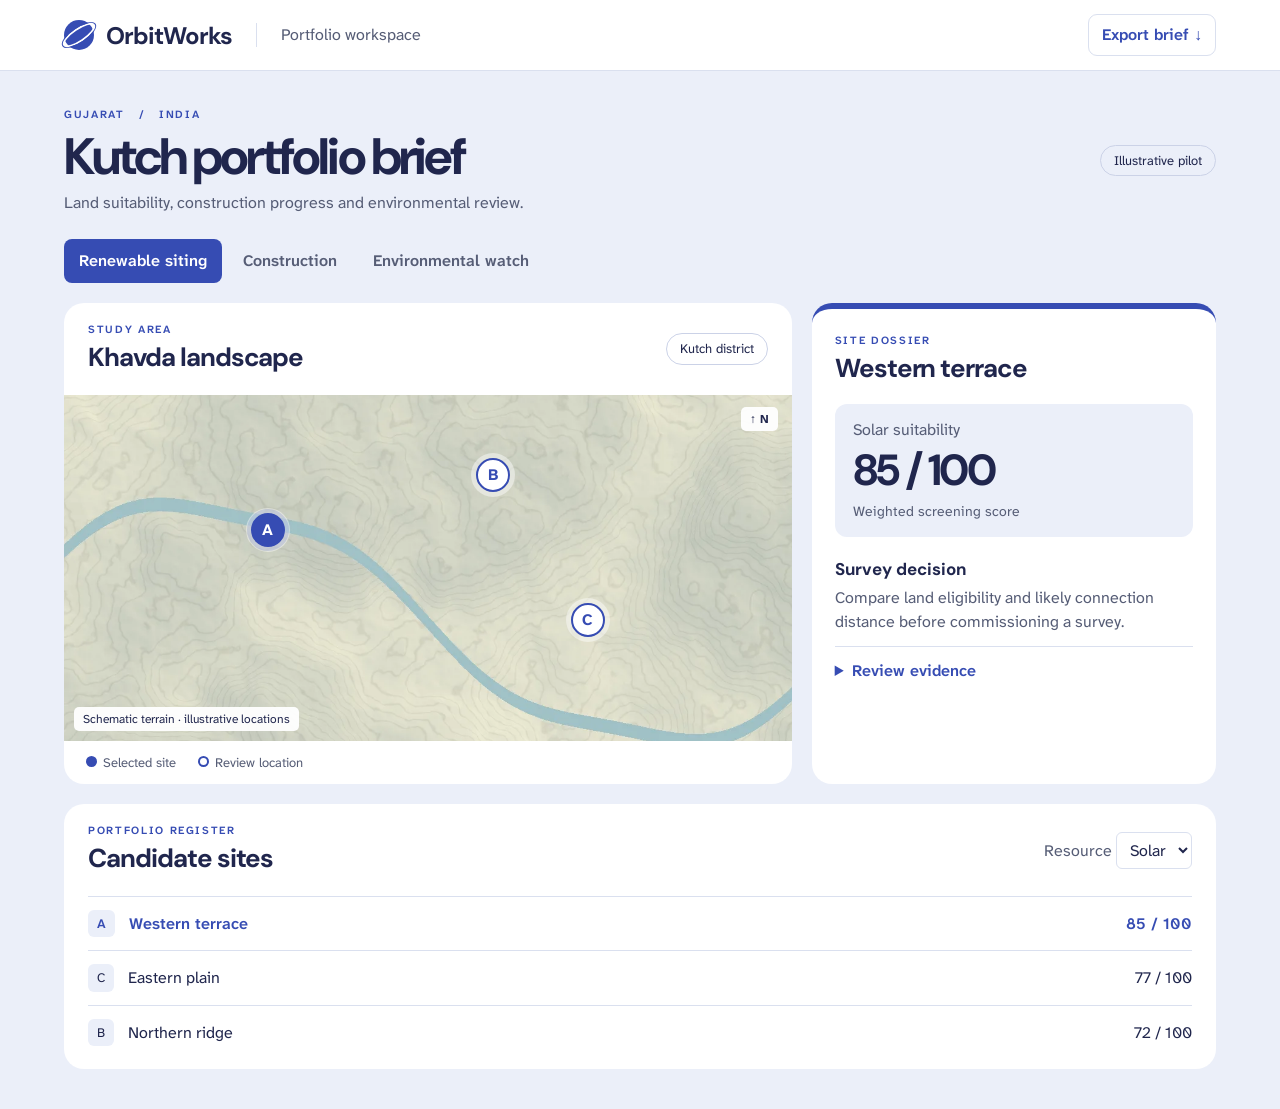
==== docs/index.html @ 7c708fe6 "Publish OrbitWorks Civic Brief interactive pilot" ====
<!doctype html>
<html lang="en"><head><meta charset="utf-8"><meta name="viewport" content="width=device-width,initial-scale=1"><meta name="theme-color" content="#20264d"><title>OrbitWorks · Kutch portfolio brief</title><link rel="stylesheet" href="style.css"><script defer src="app.js"></script></head><body>
<header><div class="shell top"><a class="brand" href="./"><i aria-hidden="true"></i>OrbitWorks</a><span class="workspace">Portfolio workspace</span><button id="export">Export brief ↓</button></div></header>
<main class="shell"><div class="intro"><div><p class="eyebrow">GUJARAT &nbsp; / &nbsp; INDIA</p><h1>Kutch portfolio brief</h1><p>Land suitability, construction progress and environmental review.</p></div><span class="demo">Illustrative pilot</span></div>
<nav aria-label="Portfolio views"><button data-tab="siting" aria-pressed="true">Renewable siting</button><button data-tab="build" aria-pressed="false">Construction</button><button data-tab="watch" aria-pressed="false">Environmental watch</button></nav>
<div class="grid"><section class="mapcard"><div class="maphead"><div><p class="eyebrow">STUDY AREA</p><h2>Khavda landscape</h2></div><span class="location">Kutch district</span></div>
<div class="map" aria-label="Illustrative landscape with selectable sites"><span class="north">↑ N</span><div id="pins"></div><span class="mapnote">Schematic terrain · illustrative locations</span></div><div class="legend"><span><b></b>Selected site</span><span><b></b>Review location</span></div></section>
<section class="dossier" aria-live="polite"><p id="kind" class="eyebrow"></p><h2 id="site"></h2><div class="metric"><p id="measure"></p><strong id="value"></strong><small id="detail"></small></div><h3 id="review"></h3><p id="finding"></p><details id="evidence"><summary>Review evidence</summary><p id="source"></p></details></section></div>
<section class="register"><div class="registerhead"><div><p class="eyebrow">PORTFOLIO REGISTER</p><h2 id="listtitle"></h2></div><label id="modewrap">Resource <select id="mode"><option>Solar</option><option>Wind</option></select></label></div><div id="rows"></div></section></main>
</body></html>
---- docs/style.css ----
@import url('https://fonts.googleapis.com/css2?family=Atkinson+Hyperlegible+Next:wght@400;600&family=DM+Sans:wght@500;600;700&display=swap');
:root{--ink:#20264d;--sub:#565d76;--bg:#ebeff9;--accent:#364cb3;--line:#dae0ef}*{box-sizing:border-box}body{margin:0;background:var(--bg);color:var(--ink);font:16px/1.5 'Atkinson Hyperlegible Next',Arial,sans-serif}button,select{font:inherit;cursor:pointer}button:focus-visible,summary:focus-visible,select:focus-visible,a:focus-visible{outline:3px solid #695ce4;outline-offset:3px}.shell{max-width:1380px;margin:auto;padding-inline:clamp(16px,5vw,84px)}header{background:white;border-bottom:1px solid var(--line)}.top,.brand,.intro,.maphead,.registerhead,.legend,.row,nav{display:flex;align-items:center}.top{height:70px;gap:24px}.brand{gap:12px;color:var(--ink);font:700 24px 'DM Sans',Arial,sans-serif;text-decoration:none;letter-spacing:-1px}.brand i{position:relative;width:30px;height:30px;background:var(--accent);border-radius:50%;display:block}.brand i:after{content:'';position:absolute;inset:8px -4px;border:2px solid white;outline:1px solid var(--accent);border-radius:50%;transform:rotate(-34deg)}.workspace{border-left:1px solid var(--line);padding-left:24px;color:var(--sub)}#export{margin-left:auto;background:white;border:1px solid var(--line);border-radius:9px;font-weight:600;padding:8px 13px;color:var(--accent)}.intro{padding:35px 0 24px;justify-content:space-between;gap:16px}p,h1,h2,h3{margin:0}p,small{color:var(--sub)}.eyebrow{font-size:11px;letter-spacing:.15em;font-weight:600;color:var(--accent)}h1,h2,h3,strong{font-family:'DM Sans',Arial,sans-serif}h1{font-size:clamp(32px,4vw,55px);letter-spacing:-.055em;line-height:1.15;margin:5px 0}.demo,.location{font-size:13px;border:1px solid #cbd2e7;border-radius:24px;padding:5px 13px;white-space:nowrap}nav{gap:6px;margin-bottom:20px;flex-wrap:wrap}nav button{border:0;color:var(--sub);background:transparent;padding:10px 15px;font-weight:600;border-radius:8px}nav button[aria-pressed=true]{background:var(--accent);color:white}.grid{display:grid;grid-template-columns:1.8fr 1fr;gap:20px}.mapcard,.dossier,.register{background:white;border-radius:20px;overflow:hidden}.maphead,.registerhead{justify-content:space-between;gap:8px;padding:18px 24px}h2{font-size:26px;letter-spacing:-.04em;line-height:1.2;margin:4px 0}.map{height:clamp(260px,27vw,370px);position:relative;background:#e0dfcb url(assets/pilot-terrain.webp) center/cover}.north,.mapnote,.pin{position:absolute}.north,.mapnote{background:#fffffff0;border-radius:5px;padding:3px 9px;font-size:12px}.north{top:12px;right:14px;font-weight:bold}.mapnote{bottom:10px;left:10px}.pin{transform:translate(-50%,-50%);border-radius:50%;width:34px;height:34px;background:white;color:var(--accent);border:2px solid var(--accent);font-weight:700;box-shadow:0 0 0 5px #ffffff70}.pin[aria-pressed=true]{background:var(--accent);color:white;outline:4px solid #364cb329}.legend{padding:12px 22px;gap:22px;color:var(--sub);font-size:13px}.legend b{display:inline-block;width:11px;height:11px;border:2px solid var(--accent);border-radius:50%;margin-right:6px}.legend span:first-child b{background:var(--accent)}.dossier{border-top:6px solid var(--accent);padding:23px}.metric{margin:20px 0;padding:14px 18px;border-radius:12px;background:var(--bg)}.metric strong{font-size:clamp(32px,3.4vw,48px);display:block;letter-spacing:-.055em;line-height:1.3}.metric small{font-size:14px}.dossier h3{font-size:17px;margin-bottom:4px}summary{cursor:pointer;color:var(--accent);font-weight:600;padding:12px 0}details{margin-top:12px;border-top:1px solid var(--line)}.register{margin:20px 0 40px;padding-bottom:10px}.registerhead label{color:var(--sub)}select{padding:6px 9px;border-radius:6px;color:var(--ink);border:1px solid var(--line);background:white}.row{width:calc(100% - 48px);margin:0 24px;padding:13px 0;gap:14px;text-align:left;border:0;border-top:1px solid var(--line);background:white;color:var(--ink)}.row[aria-pressed=true]{color:var(--accent);font-weight:600}.code{border-radius:6px;background:var(--bg);padding:4px 9px;font-size:13px}.result{margin-left:auto;text-align:right}button:hover,summary:hover{filter:brightness(.93)}@media(max-width:780px){.grid{grid-template-columns:1fr}.workspace{display:none}.intro{align-items:flex-start;flex-direction:column}.demo{font-size:12px}.maphead,.registerhead{padding:16px}.row{width:calc(100% - 32px);margin:0 16px}.map{height:280px}nav button{font-size:14px;padding:9px}.top{height:58px}.registerhead{flex-wrap:wrap}}
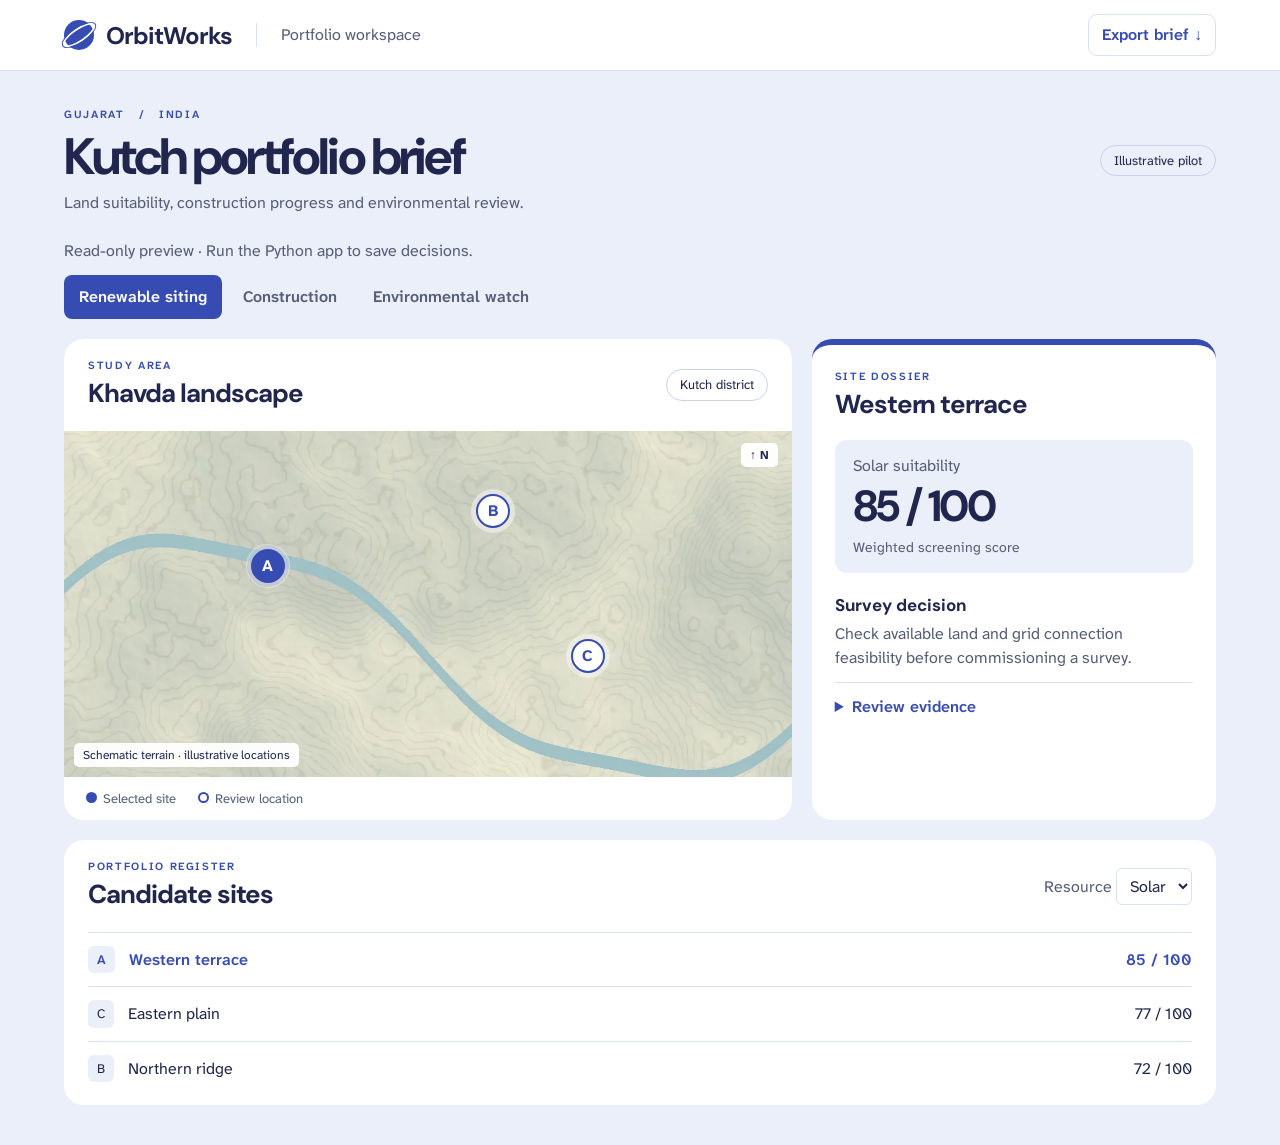
==== commit d7a978c4: "Connect Civic Brief to portfolio analytics and persistent review decisions" ====
--- a/docs/index.html
+++ b/docs/index.html
@@ -1,10 +1,16 @@
 <!doctype html>
-<html lang="en"><head><meta charset="utf-8"><meta name="viewport" content="width=device-width,initial-scale=1"><meta name="theme-color" content="#20264d"><title>OrbitWorks · Kutch portfolio brief</title><link rel="stylesheet" href="style.css"><script defer src="app.js"></script></head><body>
+<html lang="en" data-mode="preview"><head><meta charset="utf-8"><meta name="viewport" content="width=device-width,initial-scale=1"><meta name="theme-color" content="#20264d"><title>OrbitWorks · Kutch portfolio brief</title><link rel="stylesheet" href="style.css"><script defer src="app.js"></script></head><body>
 <header><div class="shell top"><a class="brand" href="./"><i aria-hidden="true"></i>OrbitWorks</a><span class="workspace">Portfolio workspace</span><button id="export">Export brief ↓</button></div></header>
 <main class="shell"><div class="intro"><div><p class="eyebrow">GUJARAT &nbsp; / &nbsp; INDIA</p><h1>Kutch portfolio brief</h1><p>Land suitability, construction progress and environmental review.</p></div><span class="demo">Illustrative pilot</span></div>
+<p id="load-status" role="status">Loading portfolio…</p>
 <nav aria-label="Portfolio views"><button data-tab="siting" aria-pressed="true">Renewable siting</button><button data-tab="build" aria-pressed="false">Construction</button><button data-tab="watch" aria-pressed="false">Environmental watch</button></nav>
 <div class="grid"><section class="mapcard"><div class="maphead"><div><p class="eyebrow">STUDY AREA</p><h2>Khavda landscape</h2></div><span class="location">Kutch district</span></div>
 <div class="map" aria-label="Illustrative landscape with selectable sites"><span class="north">↑ N</span><div id="pins"></div><span class="mapnote">Schematic terrain · illustrative locations</span></div><div class="legend"><span><b></b>Selected site</span><span><b></b>Review location</span></div></section>
-<section class="dossier" aria-live="polite"><p id="kind" class="eyebrow"></p><h2 id="site"></h2><div class="metric"><p id="measure"></p><strong id="value"></strong><small id="detail"></small></div><h3 id="review"></h3><p id="finding"></p><details id="evidence"><summary>Review evidence</summary><p id="source"></p></details></section></div>
+<section class="dossier" aria-live="polite"><p id="kind" class="eyebrow"></p><h2 id="site"></h2><div class="metric"><p id="measure"></p><strong id="value"></strong><small id="detail"></small></div><h3 id="review"></h3><p id="finding"></p><details id="evidence"><summary>Review evidence</summary><p id="source"></p></details>
+<div id="masks" hidden><h3>Classification footprint</h3><label>Scene <select id="scene-year"><option>2024</option><option selected>2025</option></select></label>
+<img id="mask-image" src="assets/mask-2025.png" alt="Simulated classified footprint for March 2025">
+<small>Blue · infrastructure &nbsp; Green · background &nbsp; Gray · unknown</small></div>
+<div id="decisions" hidden><h3>Decision log</h3><form id="decision-form"><label>Decision <select id="decision"></select></label><button id="save" type="submit">Save</button></form>
+<p id="decision-status" role="status"></p><ol id="history"></ol></div></section></div>
 <section class="register"><div class="registerhead"><div><p class="eyebrow">PORTFOLIO REGISTER</p><h2 id="listtitle"></h2></div><label id="modewrap">Resource <select id="mode"><option>Solar</option><option>Wind</option></select></label></div><div id="rows"></div></section></main>
 </body></html>
--- a/docs/style.css
+++ b/docs/style.css
@@ -1,2 +1,13 @@
 @import url('https://fonts.googleapis.com/css2?family=Atkinson+Hyperlegible+Next:wght@400;600&family=DM+Sans:wght@500;600;700&display=swap');
 :root{--ink:#20264d;--sub:#565d76;--bg:#ebeff9;--accent:#364cb3;--line:#dae0ef}*{box-sizing:border-box}body{margin:0;background:var(--bg);color:var(--ink);font:16px/1.5 'Atkinson Hyperlegible Next',Arial,sans-serif}button,select{font:inherit;cursor:pointer}button:focus-visible,summary:focus-visible,select:focus-visible,a:focus-visible{outline:3px solid #695ce4;outline-offset:3px}.shell{max-width:1380px;margin:auto;padding-inline:clamp(16px,5vw,84px)}header{background:white;border-bottom:1px solid var(--line)}.top,.brand,.intro,.maphead,.registerhead,.legend,.row,nav{display:flex;align-items:center}.top{height:70px;gap:24px}.brand{gap:12px;color:var(--ink);font:700 24px 'DM Sans',Arial,sans-serif;text-decoration:none;letter-spacing:-1px}.brand i{position:relative;width:30px;height:30px;background:var(--accent);border-radius:50%;display:block}.brand i:after{content:'';position:absolute;inset:8px -4px;border:2px solid white;outline:1px solid var(--accent);border-radius:50%;transform:rotate(-34deg)}.workspace{border-left:1px solid var(--line);padding-left:24px;color:var(--sub)}#export{margin-left:auto;background:white;border:1px solid var(--line);border-radius:9px;font-weight:600;padding:8px 13px;color:var(--accent)}.intro{padding:35px 0 24px;justify-content:space-between;gap:16px}p,h1,h2,h3{margin:0}p,small{color:var(--sub)}.eyebrow{font-size:11px;letter-spacing:.15em;font-weight:600;color:var(--accent)}h1,h2,h3,strong{font-family:'DM Sans',Arial,sans-serif}h1{font-size:clamp(32px,4vw,55px);letter-spacing:-.055em;line-height:1.15;margin:5px 0}.demo,.location{font-size:13px;border:1px solid #cbd2e7;border-radius:24px;padding:5px 13px;white-space:nowrap}nav{gap:6px;margin-bottom:20px;flex-wrap:wrap}nav button{border:0;color:var(--sub);background:transparent;padding:10px 15px;font-weight:600;border-radius:8px}nav button[aria-pressed=true]{background:var(--accent);color:white}.grid{display:grid;grid-template-columns:1.8fr 1fr;gap:20px}.mapcard,.dossier,.register{background:white;border-radius:20px;overflow:hidden}.maphead,.registerhead{justify-content:space-between;gap:8px;padding:18px 24px}h2{font-size:26px;letter-spacing:-.04em;line-height:1.2;margin:4px 0}.map{height:clamp(260px,27vw,370px);position:relative;background:#e0dfcb url(assets/pilot-terrain.webp) center/cover}.north,.mapnote,.pin{position:absolute}.north,.mapnote{background:#fffffff0;border-radius:5px;padding:3px 9px;font-size:12px}.north{top:12px;right:14px;font-weight:bold}.mapnote{bottom:10px;left:10px}.pin{transform:translate(-50%,-50%);border-radius:50%;width:34px;height:34px;background:white;color:var(--accent);border:2px solid var(--accent);font-weight:700;box-shadow:0 0 0 5px #ffffff70}.pin[aria-pressed=true]{background:var(--accent);color:white;outline:4px solid #364cb329}.legend{padding:12px 22px;gap:22px;color:var(--sub);font-size:13px}.legend b{display:inline-block;width:11px;height:11px;border:2px solid var(--accent);border-radius:50%;margin-right:6px}.legend span:first-child b{background:var(--accent)}.dossier{border-top:6px solid var(--accent);padding:23px}.metric{margin:20px 0;padding:14px 18px;border-radius:12px;background:var(--bg)}.metric strong{font-size:clamp(32px,3.4vw,48px);display:block;letter-spacing:-.055em;line-height:1.3}.metric small{font-size:14px}.dossier h3{font-size:17px;margin-bottom:4px}summary{cursor:pointer;color:var(--accent);font-weight:600;padding:12px 0}details{margin-top:12px;border-top:1px solid var(--line)}.register{margin:20px 0 40px;padding-bottom:10px}.registerhead label{color:var(--sub)}select{padding:6px 9px;border-radius:6px;color:var(--ink);border:1px solid var(--line);background:white}.row{width:calc(100% - 48px);margin:0 24px;padding:13px 0;gap:14px;text-align:left;border:0;border-top:1px solid var(--line);background:white;color:var(--ink)}.row[aria-pressed=true]{color:var(--accent);font-weight:600}.code{border-radius:6px;background:var(--bg);padding:4px 9px;font-size:13px}.result{margin-left:auto;text-align:right}button:hover,summary:hover{filter:brightness(.93)}@media(max-width:780px){.grid{grid-template-columns:1fr}.workspace{display:none}.intro{align-items:flex-start;flex-direction:column}.demo{font-size:12px}.maphead,.registerhead{padding:16px}.row{width:calc(100% - 32px);margin:0 16px}.map{height:280px}nav button{font-size:14px;padding:9px}.top{height:58px}.registerhead{flex-wrap:wrap}}
+#load-status:empty{display:none}
+#load-status{margin-bottom:12px}
+#masks,#decisions{border-top:1px solid var(--line);padding-top:14px;margin-top:10px}
+#mask-image{display:block;width:100%;height:145px;object-fit:contain;background:var(--bg);margin:10px 0;image-rendering:pixelated;border-radius:8px}
+#decision-form{display:flex;align-items:end;flex-wrap:wrap;gap:8px;margin-top:8px}
+#decision-form label{font-size:14px}
+#decision{display:block;max-width:100%}
+#save{background:var(--accent);border:0;color:#fff;border-radius:6px;padding:8px 16px}
+button:disabled{cursor:default;opacity:.6}
+#decision-status,#history{font-size:14px;margin:8px 0}
+#history{padding-left:20px;max-height:12rem;overflow:auto}
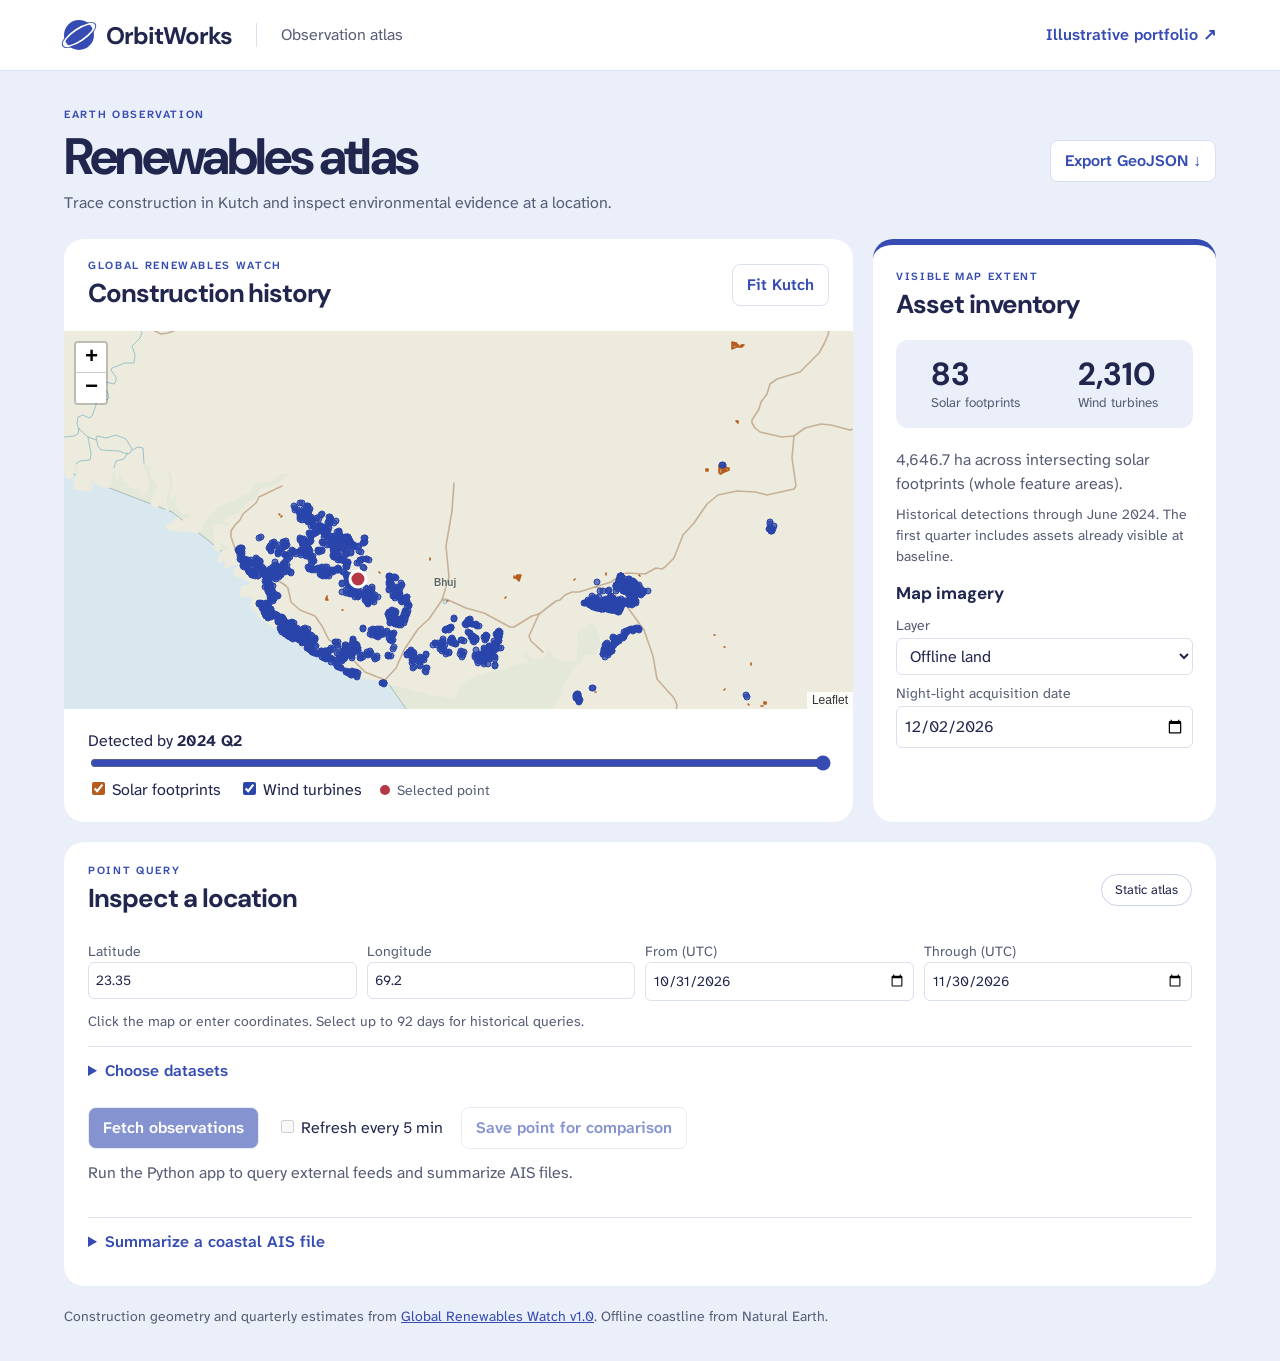
==== commit c4307065: "Add geographic observation atlas with real renewable history and provider APIs" ====
--- a/docs/index.html
+++ b/docs/index.html
@@ -1,16 +1,202 @@
 <!doctype html>
-<html lang="en" data-mode="preview"><head><meta charset="utf-8"><meta name="viewport" content="width=device-width,initial-scale=1"><meta name="theme-color" content="#20264d"><title>OrbitWorks · Kutch portfolio brief</title><link rel="stylesheet" href="style.css"><script defer src="app.js"></script></head><body>
-<header><div class="shell top"><a class="brand" href="./"><i aria-hidden="true"></i>OrbitWorks</a><span class="workspace">Portfolio workspace</span><button id="export">Export brief ↓</button></div></header>
-<main class="shell"><div class="intro"><div><p class="eyebrow">GUJARAT &nbsp; / &nbsp; INDIA</p><h1>Kutch portfolio brief</h1><p>Land suitability, construction progress and environmental review.</p></div><span class="demo">Illustrative pilot</span></div>
-<p id="load-status" role="status">Loading portfolio…</p>
-<nav aria-label="Portfolio views"><button data-tab="siting" aria-pressed="true">Renewable siting</button><button data-tab="build" aria-pressed="false">Construction</button><button data-tab="watch" aria-pressed="false">Environmental watch</button></nav>
-<div class="grid"><section class="mapcard"><div class="maphead"><div><p class="eyebrow">STUDY AREA</p><h2>Khavda landscape</h2></div><span class="location">Kutch district</span></div>
-<div class="map" aria-label="Illustrative landscape with selectable sites"><span class="north">↑ N</span><div id="pins"></div><span class="mapnote">Schematic terrain · illustrative locations</span></div><div class="legend"><span><b></b>Selected site</span><span><b></b>Review location</span></div></section>
-<section class="dossier" aria-live="polite"><p id="kind" class="eyebrow"></p><h2 id="site"></h2><div class="metric"><p id="measure"></p><strong id="value"></strong><small id="detail"></small></div><h3 id="review"></h3><p id="finding"></p><details id="evidence"><summary>Review evidence</summary><p id="source"></p></details>
-<div id="masks" hidden><h3>Classification footprint</h3><label>Scene <select id="scene-year"><option>2024</option><option selected>2025</option></select></label>
-<img id="mask-image" src="assets/mask-2025.png" alt="Simulated classified footprint for March 2025">
-<small>Blue · infrastructure &nbsp; Green · background &nbsp; Gray · unknown</small></div>
-<div id="decisions" hidden><h3>Decision log</h3><form id="decision-form"><label>Decision <select id="decision"></select></label><button id="save" type="submit">Save</button></form>
-<p id="decision-status" role="status"></p><ol id="history"></ol></div></section></div>
-<section class="register"><div class="registerhead"><div><p class="eyebrow">PORTFOLIO REGISTER</p><h2 id="listtitle"></h2></div><label id="modewrap">Resource <select id="mode"><option>Solar</option><option>Wind</option></select></label></div><div id="rows"></div></section></main>
-</body></html>
+<html lang="en" data-mode="preview">
+  <head>
+    <meta charset="utf-8" />
+    <meta name="viewport" content="width=device-width,initial-scale=1" />
+    <title>Observation atlas · OrbitWorks</title>
+    <link rel="stylesheet" href="vendor/leaflet/leaflet.css" />
+    <link rel="stylesheet" href="style.css" />
+    <link rel="stylesheet" href="atlas.css" />
+    <script src="vendor/leaflet/leaflet.js" defer></script>
+    <script src="atlas.js" defer></script>
+  </head>
+  <body>
+    <header>
+      <div class="shell top">
+        <a class="brand" href="./"><i aria-hidden="true"></i>OrbitWorks</a
+        ><span class="workspace">Observation atlas</span
+        ><a class="navlink" href="pilot.html">Illustrative portfolio ↗</a>
+      </div>
+    </header>
+    <main class="shell">
+      <div class="intro">
+        <div>
+          <p class="eyebrow">EARTH OBSERVATION</p>
+          <h1>Renewables atlas</h1>
+          <p>
+            Trace construction in Kutch and inspect environmental evidence at a
+            location.
+          </p>
+        </div>
+        <button id="download" class="quiet" disabled>Export GeoJSON ↓</button>
+      </div>
+      <div class="atlasgrid">
+        <section class="mapcard">
+          <div class="maphead">
+            <div>
+              <p class="eyebrow">GLOBAL RENEWABLES WATCH</p>
+              <h2>Construction history</h2>
+            </div>
+            <button class="quiet" id="reset">Fit Kutch</button>
+          </div>
+          <div id="atlasmap" aria-label="Observation map"></div>
+          <div class="timeline">
+            <label for="quarter">Detected by <b id="period">2024 Q2</b></label
+            ><input
+              id="quarter"
+              type="range"
+              min="0"
+              max="26"
+              value="26"
+              aria-label="Construction detection quarter"
+            />
+            <div class="switches">
+              <label
+                ><input id="solar" type="checkbox" checked /> Solar
+                footprints</label
+              ><label
+                ><input id="wind" type="checkbox" checked /> Wind
+                turbines</label
+              ><span class="selection-key">Selected point</span>
+            </div>
+          </div>
+        </section>
+        <section class="dossier">
+          <p class="eyebrow">VISIBLE MAP EXTENT</p>
+          <h2>Asset inventory</h2>
+          <div class="counts">
+            <div>
+              <strong id="scount">—</strong><small>Solar footprints</small>
+            </div>
+            <div>
+              <strong id="wcount">—</strong><small>Wind turbines</small>
+            </div>
+          </div>
+          <p id="footprint"></p>
+          <p class="caption">
+            Historical detections through June 2024. The first quarter includes
+            assets already visible at baseline.
+          </p>
+          <h3>Map imagery</h3>
+          <label for="basemap">Layer</label
+          ><select id="basemap">
+            <option value="offline">Offline land</option>
+            <option value="osm">OpenStreetMap</option>
+            <option value="viirs">VIIRS night lights</option>
+          </select>
+          <label for="imageryDate">Night-light acquisition date</label
+          ><input id="imageryDate" type="date" />
+          <p id="mapstatus" class="caption" role="status"></p>
+        </section>
+      </div>
+      <section class="panel">
+        <div class="sectionhead">
+          <div>
+            <p class="eyebrow">POINT QUERY</p>
+            <h2>Inspect a location</h2>
+          </div>
+          <span class="location" id="connection"></span>
+        </div>
+        <form id="query">
+          <div class="inputs">
+            <label
+              >Latitude<input
+                name="lat"
+                type="number"
+                min="-85"
+                max="85"
+                step="any"
+                value="23.35"
+                required
+            /></label>
+            <label
+              >Longitude<input
+                name="lon"
+                type="number"
+                min="-180"
+                max="180"
+                step="any"
+                value="69.2"
+                required
+            /></label>
+            <label>From (UTC)<input name="start" type="date" required /></label
+            ><label
+              >Through (UTC)<input name="end" type="date" required
+            /></label>
+          </div>
+          <p class="caption">
+            Click the map or enter coordinates. Select up to 92 days for
+            historical queries.
+          </p>
+          <details>
+            <summary>Choose datasets</summary>
+            <div class="toolbar"><button type="button" class="quiet" id="allfeeds">Select all datasets</button><button type="button" class="quiet" id="nofeeds">Clear selection</button></div>
+            <div class="sourcechoices" id="choices"></div>
+          </details>
+          <div class="toolbar">
+            <button class="primary" id="run" disabled>Fetch observations</button
+            ><label
+              ><input type="checkbox" id="auto" /> Refresh every 5 min</label
+            ><button type="button" class="quiet" id="savepoint" disabled>
+              Save point for comparison
+            </button>
+          </div>
+        </form>
+        <p id="feedback" role="status"></p>
+        <div id="reports"></div>
+        <details id="import">
+          <summary>Summarize a coastal AIS file</summary>
+          <p>
+            Send a UTF-8 CSV to this app’s backend. It counts distinct vessels
+            within 25 km and the selected dates. Include MMSI, timestamp (UTC),
+            latitude and longitude. Maximum 4 MiB.
+          </p>
+          <input id="aisfile" type="file" accept=".csv,text/csv" /><button
+            id="analyze"
+            class="quiet"
+          >
+            Analyze CSV
+          </button>
+        </details>
+      </section>
+      <section class="panel" id="comparison" hidden>
+        <div class="sectionhead">
+          <h2>Saved point comparison</h2>
+          <button class="quiet" id="clear">Clear comparison</button>
+        </div>
+        <div class="toolbar">
+          <label
+            >Rank by
+            <select id="rankmode">
+              <option>Solar</option>
+              <option>Wind</option>
+            </select></label
+          ><label
+            >Grid-distance weight
+            <input
+              type="range"
+              min="0"
+              max="50"
+              value="15"
+              id="gridweight"
+            /><output id="gridpct">15%</output></label
+          >
+        </div>
+        <p class="caption">
+          Scores compare complete points within the same date window. Water,
+          wetland, mangrove, snow and built-up classes are excluded. The score
+          uses relative resource, slope and grid distance plus a land-class
+          proxy. A point score is a survey screen.
+        </p>
+        <div id="comparetable"></div>
+      </section>
+      <footer>
+        Construction geometry and quarterly estimates from
+        <a
+          href="https://github.com/microsoft/global-renewables-watch/releases/tag/v1.0"
+          >Global Renewables Watch v1.0</a
+        >. Offline coastline from Natural Earth.
+      </footer>
+    </main>
+  </body>
+</html>
--- a/docs/vendor/leaflet/leaflet.css
+++ b/docs/vendor/leaflet/leaflet.css
@@ -0,0 +1,661 @@
+/* required styles */
+
+.leaflet-pane,
+.leaflet-tile,
+.leaflet-marker-icon,
+.leaflet-marker-shadow,
+.leaflet-tile-container,
+.leaflet-pane > svg,
+.leaflet-pane > canvas,
+.leaflet-zoom-box,
+.leaflet-image-layer,
+.leaflet-layer {
+	position: absolute;
+	left: 0;
+	top: 0;
+	}
+.leaflet-container {
+	overflow: hidden;
+	}
+.leaflet-tile,
+.leaflet-marker-icon,
+.leaflet-marker-shadow {
+	-webkit-user-select: none;
+	   -moz-user-select: none;
+	        user-select: none;
+	  -webkit-user-drag: none;
+	}
+/* Prevents IE11 from highlighting tiles in blue */
+.leaflet-tile::selection {
+	background: transparent;
+}
+/* Safari renders non-retina tile on retina better with this, but Chrome is worse */
+.leaflet-safari .leaflet-tile {
+	image-rendering: -webkit-optimize-contrast;
+	}
+/* hack that prevents hw layers "stretching" when loading new tiles */
+.leaflet-safari .leaflet-tile-container {
+	width: 1600px;
+	height: 1600px;
+	-webkit-transform-origin: 0 0;
+	}
+.leaflet-marker-icon,
+.leaflet-marker-shadow {
+	display: block;
+	}
+/* .leaflet-container svg: reset svg max-width decleration shipped in Joomla! (joomla.org) 3.x */
+/* .leaflet-container img: map is broken in FF if you have max-width: 100% on tiles */
+.leaflet-container .leaflet-overlay-pane svg {
+	max-width: none !important;
+	max-height: none !important;
+	}
+.leaflet-container .leaflet-marker-pane img,
+.leaflet-container .leaflet-shadow-pane img,
+.leaflet-container .leaflet-tile-pane img,
+.leaflet-container img.leaflet-image-layer,
+.leaflet-container .leaflet-tile {
+	max-width: none !important;
+	max-height: none !important;
+	width: auto;
+	padding: 0;
+	}
+
+.leaflet-container img.leaflet-tile {
+	/* See: https://bugs.chromium.org/p/chromium/issues/detail?id=600120 */
+	mix-blend-mode: plus-lighter;
+}
+
+.leaflet-container.leaflet-touch-zoom {
+	-ms-touch-action: pan-x pan-y;
+	touch-action: pan-x pan-y;
+	}
+.leaflet-container.leaflet-touch-drag {
+	-ms-touch-action: pinch-zoom;
+	/* Fallback for FF which doesn't support pinch-zoom */
+	touch-action: none;
+	touch-action: pinch-zoom;
+}
+.leaflet-container.leaflet-touch-drag.leaflet-touch-zoom {
+	-ms-touch-action: none;
+	touch-action: none;
+}
+.leaflet-container {
+	-webkit-tap-highlight-color: transparent;
+}
+.leaflet-container a {
+	-webkit-tap-highlight-color: rgba(51, 181, 229, 0.4);
+}
+.leaflet-tile {
+	filter: inherit;
+	visibility: hidden;
+	}
+.leaflet-tile-loaded {
+	visibility: inherit;
+	}
+.leaflet-zoom-box {
+	width: 0;
+	height: 0;
+	-moz-box-sizing: border-box;
+	     box-sizing: border-box;
+	z-index: 800;
+	}
+/* workaround for https://bugzilla.mozilla.org/show_bug.cgi?id=888319 */
+.leaflet-overlay-pane svg {
+	-moz-user-select: none;
+	}
+
+.leaflet-pane         { z-index: 400; }
+
+.leaflet-tile-pane    { z-index: 200; }
+.leaflet-overlay-pane { z-index: 400; }
+.leaflet-shadow-pane  { z-index: 500; }
+.leaflet-marker-pane  { z-index: 600; }
+.leaflet-tooltip-pane   { z-index: 650; }
+.leaflet-popup-pane   { z-index: 700; }
+
+.leaflet-map-pane canvas { z-index: 100; }
+.leaflet-map-pane svg    { z-index: 200; }
+
+.leaflet-vml-shape {
+	width: 1px;
+	height: 1px;
+	}
+.lvml {
+	behavior: url(#default#VML);
+	display: inline-block;
+	position: absolute;
+	}
+
+
+/* control positioning */
+
+.leaflet-control {
+	position: relative;
+	z-index: 800;
+	pointer-events: visiblePainted; /* IE 9-10 doesn't have auto */
+	pointer-events: auto;
+	}
+.leaflet-top,
+.leaflet-bottom {
+	position: absolute;
+	z-index: 1000;
+	pointer-events: none;
+	}
+.leaflet-top {
+	top: 0;
+	}
+.leaflet-right {
+	right: 0;
+	}
+.leaflet-bottom {
+	bottom: 0;
+	}
+.leaflet-left {
+	left: 0;
+	}
+.leaflet-control {
+	float: left;
+	clear: both;
+	}
+.leaflet-right .leaflet-control {
+	float: right;
+	}
+.leaflet-top .leaflet-control {
+	margin-top: 10px;
+	}
+.leaflet-bottom .leaflet-control {
+	margin-bottom: 10px;
+	}
+.leaflet-left .leaflet-control {
+	margin-left: 10px;
+	}
+.leaflet-right .leaflet-control {
+	margin-right: 10px;
+	}
+
+
+/* zoom and fade animations */
+
+.leaflet-fade-anim .leaflet-popup {
+	opacity: 0;
+	-webkit-transition: opacity 0.2s linear;
+	   -moz-transition: opacity 0.2s linear;
+	        transition: opacity 0.2s linear;
+	}
+.leaflet-fade-anim .leaflet-map-pane .leaflet-popup {
+	opacity: 1;
+	}
+.leaflet-zoom-animated {
+	-webkit-transform-origin: 0 0;
+	    -ms-transform-origin: 0 0;
+	        transform-origin: 0 0;
+	}
+svg.leaflet-zoom-animated {
+	will-change: transform;
+}
+
+.leaflet-zoom-anim .leaflet-zoom-animated {
+	-webkit-transition: -webkit-transform 0.25s cubic-bezier(0,0,0.25,1);
+	   -moz-transition:    -moz-transform 0.25s cubic-bezier(0,0,0.25,1);
+	        transition:         transform 0.25s cubic-bezier(0,0,0.25,1);
+	}
+.leaflet-zoom-anim .leaflet-tile,
+.leaflet-pan-anim .leaflet-tile {
+	-webkit-transition: none;
+	   -moz-transition: none;
+	        transition: none;
+	}
+
+.leaflet-zoom-anim .leaflet-zoom-hide {
+	visibility: hidden;
+	}
+
+
+/* cursors */
+
+.leaflet-interactive {
+	cursor: pointer;
+	}
+.leaflet-grab {
+	cursor: -webkit-grab;
+	cursor:    -moz-grab;
+	cursor:         grab;
+	}
+.leaflet-crosshair,
+.leaflet-crosshair .leaflet-interactive {
+	cursor: crosshair;
+	}
+.leaflet-popup-pane,
+.leaflet-control {
+	cursor: auto;
+	}
+.leaflet-dragging .leaflet-grab,
+.leaflet-dragging .leaflet-grab .leaflet-interactive,
+.leaflet-dragging .leaflet-marker-draggable {
+	cursor: move;
+	cursor: -webkit-grabbing;
+	cursor:    -moz-grabbing;
+	cursor:         grabbing;
+	}
+
+/* marker & overlays interactivity */
+.leaflet-marker-icon,
+.leaflet-marker-shadow,
+.leaflet-image-layer,
+.leaflet-pane > svg path,
+.leaflet-tile-container {
+	pointer-events: none;
+	}
+
+.leaflet-marker-icon.leaflet-interactive,
+.leaflet-image-layer.leaflet-interactive,
+.leaflet-pane > svg path.leaflet-interactive,
+svg.leaflet-image-layer.leaflet-interactive path {
+	pointer-events: visiblePainted; /* IE 9-10 doesn't have auto */
+	pointer-events: auto;
+	}
+
+/* visual tweaks */
+
+.leaflet-container {
+	background: #ddd;
+	outline-offset: 1px;
+	}
+.leaflet-container a {
+	color: #0078A8;
+	}
+.leaflet-zoom-box {
+	border: 2px dotted #38f;
+	background: rgba(255,255,255,0.5);
+	}
+
+
+/* general typography */
+.leaflet-container {
+	font-family: "Helvetica Neue", Arial, Helvetica, sans-serif;
+	font-size: 12px;
+	font-size: 0.75rem;
+	line-height: 1.5;
+	}
+
+
+/* general toolbar styles */
+
+.leaflet-bar {
+	box-shadow: 0 1px 5px rgba(0,0,0,0.65);
+	border-radius: 4px;
+	}
+.leaflet-bar a {
+	background-color: #fff;
+	border-bottom: 1px solid #ccc;
+	width: 26px;
+	height: 26px;
+	line-height: 26px;
+	display: block;
+	text-align: center;
+	text-decoration: none;
+	color: black;
+	}
+.leaflet-bar a,
+.leaflet-control-layers-toggle {
+	background-position: 50% 50%;
+	background-repeat: no-repeat;
+	display: block;
+	}
+.leaflet-bar a:hover,
+.leaflet-bar a:focus {
+	background-color: #f4f4f4;
+	}
+.leaflet-bar a:first-child {
+	border-top-left-radius: 4px;
+	border-top-right-radius: 4px;
+	}
+.leaflet-bar a:last-child {
+	border-bottom-left-radius: 4px;
+	border-bottom-right-radius: 4px;
+	border-bottom: none;
+	}
+.leaflet-bar a.leaflet-disabled {
+	cursor: default;
+	background-color: #f4f4f4;
+	color: #bbb;
+	}
+
+.leaflet-touch .leaflet-bar a {
+	width: 30px;
+	height: 30px;
+	line-height: 30px;
+	}
+.leaflet-touch .leaflet-bar a:first-child {
+	border-top-left-radius: 2px;
+	border-top-right-radius: 2px;
+	}
+.leaflet-touch .leaflet-bar a:last-child {
+	border-bottom-left-radius: 2px;
+	border-bottom-right-radius: 2px;
+	}
+
+/* zoom control */
+
+.leaflet-control-zoom-in,
+.leaflet-control-zoom-out {
+	font: bold 18px 'Lucida Console', Monaco, monospace;
+	text-indent: 1px;
+	}
+
+.leaflet-touch .leaflet-control-zoom-in, .leaflet-touch .leaflet-control-zoom-out  {
+	font-size: 22px;
+	}
+
+
+/* layers control */
+
+.leaflet-control-layers {
+	box-shadow: 0 1px 5px rgba(0,0,0,0.4);
+	background: #fff;
+	border-radius: 5px;
+	}
+.leaflet-control-layers-toggle {
+	background-image: url(images/layers.png);
+	width: 36px;
+	height: 36px;
+	}
+.leaflet-retina .leaflet-control-layers-toggle {
+	background-image: url(images/layers-2x.png);
+	background-size: 26px 26px;
+	}
+.leaflet-touch .leaflet-control-layers-toggle {
+	width: 44px;
+	height: 44px;
+	}
+.leaflet-control-layers .leaflet-control-layers-list,
+.leaflet-control-layers-expanded .leaflet-control-layers-toggle {
+	display: none;
+	}
+.leaflet-control-layers-expanded .leaflet-control-layers-list {
+	display: block;
+	position: relative;
+	}
+.leaflet-control-layers-expanded {
+	padding: 6px 10px 6px 6px;
+	color: #333;
+	background: #fff;
+	}
+.leaflet-control-layers-scrollbar {
+	overflow-y: scroll;
+	overflow-x: hidden;
+	padding-right: 5px;
+	}
+.leaflet-control-layers-selector {
+	margin-top: 2px;
+	position: relative;
+	top: 1px;
+	}
+.leaflet-control-layers label {
+	display: block;
+	font-size: 13px;
+	font-size: 1.08333em;
+	}
+.leaflet-control-layers-separator {
+	height: 0;
+	border-top: 1px solid #ddd;
+	margin: 5px -10px 5px -6px;
+	}
+
+/* Default icon URLs */
+.leaflet-default-icon-path { /* used only in path-guessing heuristic, see L.Icon.Default */
+	background-image: url(images/marker-icon.png);
+	}
+
+
+/* attribution and scale controls */
+
+.leaflet-container .leaflet-control-attribution {
+	background: #fff;
+	background: rgba(255, 255, 255, 0.8);
+	margin: 0;
+	}
+.leaflet-control-attribution,
+.leaflet-control-scale-line {
+	padding: 0 5px;
+	color: #333;
+	line-height: 1.4;
+	}
+.leaflet-control-attribution a {
+	text-decoration: none;
+	}
+.leaflet-control-attribution a:hover,
+.leaflet-control-attribution a:focus {
+	text-decoration: underline;
+	}
+.leaflet-attribution-flag {
+	display: inline !important;
+	vertical-align: baseline !important;
+	width: 1em;
+	height: 0.6669em;
+	}
+.leaflet-left .leaflet-control-scale {
+	margin-left: 5px;
+	}
+.leaflet-bottom .leaflet-control-scale {
+	margin-bottom: 5px;
+	}
+.leaflet-control-scale-line {
+	border: 2px solid #777;
+	border-top: none;
+	line-height: 1.1;
+	padding: 2px 5px 1px;
+	white-space: nowrap;
+	-moz-box-sizing: border-box;
+	     box-sizing: border-box;
+	background: rgba(255, 255, 255, 0.8);
+	text-shadow: 1px 1px #fff;
+	}
+.leaflet-control-scale-line:not(:first-child) {
+	border-top: 2px solid #777;
+	border-bottom: none;
+	margin-top: -2px;
+	}
+.leaflet-control-scale-line:not(:first-child):not(:last-child) {
+	border-bottom: 2px solid #777;
+	}
+
+.leaflet-touch .leaflet-control-attribution,
+.leaflet-touch .leaflet-control-layers,
+.leaflet-touch .leaflet-bar {
+	box-shadow: none;
+	}
+.leaflet-touch .leaflet-control-layers,
+.leaflet-touch .leaflet-bar {
+	border: 2px solid rgba(0,0,0,0.2);
+	background-clip: padding-box;
+	}
+
+
+/* popup */
+
+.leaflet-popup {
+	position: absolute;
+	text-align: center;
+	margin-bottom: 20px;
+	}
+.leaflet-popup-content-wrapper {
+	padding: 1px;
+	text-align: left;
+	border-radius: 12px;
+	}
+.leaflet-popup-content {
+	margin: 13px 24px 13px 20px;
+	line-height: 1.3;
+	font-size: 13px;
+	font-size: 1.08333em;
+	min-height: 1px;
+	}
+.leaflet-popup-content p {
+	margin: 17px 0;
+	margin: 1.3em 0;
+	}
+.leaflet-popup-tip-container {
+	width: 40px;
+	height: 20px;
+	position: absolute;
+	left: 50%;
+	margin-top: -1px;
+	margin-left: -20px;
+	overflow: hidden;
+	pointer-events: none;
+	}
+.leaflet-popup-tip {
+	width: 17px;
+	height: 17px;
+	padding: 1px;
+
+	margin: -10px auto 0;
+	pointer-events: auto;
+
+	-webkit-transform: rotate(45deg);
+	   -moz-transform: rotate(45deg);
+	    -ms-transform: rotate(45deg);
+	        transform: rotate(45deg);
+	}
+.leaflet-popup-content-wrapper,
+.leaflet-popup-tip {
+	background: white;
+	color: #333;
+	box-shadow: 0 3px 14px rgba(0,0,0,0.4);
+	}
+.leaflet-container a.leaflet-popup-close-button {
+	position: absolute;
+	top: 0;
+	right: 0;
+	border: none;
+	text-align: center;
+	width: 24px;
+	height: 24px;
+	font: 16px/24px Tahoma, Verdana, sans-serif;
+	color: #757575;
+	text-decoration: none;
+	background: transparent;
+	}
+.leaflet-container a.leaflet-popup-close-button:hover,
+.leaflet-container a.leaflet-popup-close-button:focus {
+	color: #585858;
+	}
+.leaflet-popup-scrolled {
+	overflow: auto;
+	}
+
+.leaflet-oldie .leaflet-popup-content-wrapper {
+	-ms-zoom: 1;
+	}
+.leaflet-oldie .leaflet-popup-tip {
+	width: 24px;
+	margin: 0 auto;
+
+	-ms-filter: "progid:DXImageTransform.Microsoft.Matrix(M11=0.70710678, M12=0.70710678, M21=-0.70710678, M22=0.70710678)";
+	filter: progid:DXImageTransform.Microsoft.Matrix(M11=0.70710678, M12=0.70710678, M21=-0.70710678, M22=0.70710678);
+	}
+
+.leaflet-oldie .leaflet-control-zoom,
+.leaflet-oldie .leaflet-control-layers,
+.leaflet-oldie .leaflet-popup-content-wrapper,
+.leaflet-oldie .leaflet-popup-tip {
+	border: 1px solid #999;
+	}
+
+
+/* div icon */
+
+.leaflet-div-icon {
+	background: #fff;
+	border: 1px solid #666;
+	}
+
+
+/* Tooltip */
+/* Base styles for the element that has a tooltip */
+.leaflet-tooltip {
+	position: absolute;
+	padding: 6px;
+	background-color: #fff;
+	border: 1px solid #fff;
+	border-radius: 3px;
+	color: #222;
+	white-space: nowrap;
+	-webkit-user-select: none;
+	-moz-user-select: none;
+	-ms-user-select: none;
+	user-select: none;
+	pointer-events: none;
+	box-shadow: 0 1px 3px rgba(0,0,0,0.4);
+	}
+.leaflet-tooltip.leaflet-interactive {
+	cursor: pointer;
+	pointer-events: auto;
+	}
+.leaflet-tooltip-top:before,
+.leaflet-tooltip-bottom:before,
+.leaflet-tooltip-left:before,
+.leaflet-tooltip-right:before {
+	position: absolute;
+	pointer-events: none;
+	border: 6px solid transparent;
+	background: transparent;
+	content: "";
+	}
+
+/* Directions */
+
+.leaflet-tooltip-bottom {
+	margin-top: 6px;
+}
+.leaflet-tooltip-top {
+	margin-top: -6px;
+}
+.leaflet-tooltip-bottom:before,
+.leaflet-tooltip-top:before {
+	left: 50%;
+	margin-left: -6px;
+	}
+.leaflet-tooltip-top:before {
+	bottom: 0;
+	margin-bottom: -12px;
+	border-top-color: #fff;
+	}
+.leaflet-tooltip-bottom:before {
+	top: 0;
+	margin-top: -12px;
+	margin-left: -6px;
+	border-bottom-color: #fff;
+	}
+.leaflet-tooltip-left {
+	margin-left: -6px;
+}
+.leaflet-tooltip-right {
+	margin-left: 6px;
+}
+.leaflet-tooltip-left:before,
+.leaflet-tooltip-right:before {
+	top: 50%;
+	margin-top: -6px;
+	}
+.leaflet-tooltip-left:before {
+	right: 0;
+	margin-right: -12px;
+	border-left-color: #fff;
+	}
+.leaflet-tooltip-right:before {
+	left: 0;
+	margin-left: -12px;
+	border-right-color: #fff;
+	}
+
+/* Printing */
+
+@media print {
+	/* Prevent printers from removing background-images of controls. */
+	.leaflet-control {
+		-webkit-print-color-adjust: exact;
+		print-color-adjust: exact;
+		}
+	}
--- a/docs/atlas.css
+++ b/docs/atlas.css
@@ -0,0 +1,222 @@
+.navlink {
+  margin-left: auto;
+  color: var(--accent);
+  font-weight: 600;
+  text-decoration: none;
+}
+.atlasgrid {
+  display: grid;
+  grid-template-columns: minmax(0, 2.3fr) minmax(250px, 1fr);
+  gap: 20px;
+}
+#atlasmap {
+  height: clamp(330px, 42vh, 570px);
+  background: #d9e8ee;
+  z-index: 0;
+}
+.timeline,
+.panel {
+  padding: 20px 24px;
+}
+.timeline input[type="range"] {
+  width: 100%;
+  accent-color: var(--accent);
+}
+.switches,
+.toolbar,
+.sectionhead,
+.counts {
+  display: flex;
+  align-items: center;
+  gap: 18px;
+  flex-wrap: wrap;
+}
+.sectionhead {
+  justify-content: space-between;
+  margin-bottom: 15px;
+}
+.panel {
+  background: white;
+  border-radius: 20px;
+  margin-top: 20px;
+}
+.quiet,
+.primary {
+  border: 1px solid var(--line);
+  border-radius: 8px;
+  background: white;
+  color: var(--accent);
+  padding: 8px 14px;
+  font-weight: 600;
+}
+.primary {
+  background: var(--accent);
+  color: white;
+}
+.counts {
+  margin: 20px 0;
+  background: var(--bg);
+  padding: 15px;
+  border-radius: 12px;
+  justify-content: space-around;
+}
+.counts strong,
+.counts small,
+.dossier label,
+.inputs label input {
+  display: block;
+}
+.counts strong {
+  font-size: 2rem;
+  line-height: 1.2;
+}
+.caption,
+footer {
+  font-size: 14px;
+  color: var(--sub);
+  margin: 8px 0 14px;
+}
+.dossier select,
+.dossier input {
+  width: 100%;
+}
+.dossier label,
+.inputs label {
+  font-size: 14px;
+  color: var(--sub);
+  margin: 8px 0 2px;
+}
+input:not([type="range"]):not([type="checkbox"]) {
+  font: inherit;
+  padding: 7px;
+  border: 1px solid var(--line);
+  border-radius: 6px;
+  color: var(--ink);
+  max-width: 100%;
+}
+.inputs,
+.sourcechoices {
+  display: grid;
+  gap: 10px;
+  grid-template-columns: repeat(auto-fit, minmax(140px, 1fr));
+}
+.inputs input {
+  width: 100%;
+}
+.sourcechoices {
+  grid-template-columns: repeat(auto-fit, minmax(200px, 1fr));
+  padding-bottom: 14px;
+}
+.toolbar {
+  margin: 12px 0;
+}
+#reports {
+  display: grid;
+  grid-template-columns: repeat(auto-fit, minmax(min(100%, 295px), 1fr));
+  gap: 12px;
+  margin: 16px 0;
+}
+.report {
+  border: 1px solid var(--line);
+  border-radius: 12px;
+  padding: 16px;
+  min-width: 0;
+  overflow-wrap: anywhere;
+}
+.report h3 {
+  margin: 4px 0 8px;
+}
+.report details {
+  max-height: 310px;
+  overflow: auto;
+}
+.report li {
+  margin: 5px 0;
+}
+.report p,
+.report li {
+  font-size: 14px;
+}
+.report a,
+footer a {
+  color: var(--accent);
+}
+#feedback {
+  min-height: 1.5em;
+}
+.status {
+  font-size: 12px;
+  font-weight: 600;
+  color: var(--accent);
+}
+.itemrows {
+  padding-left: 20px;
+}
+.itemrows a {
+  margin-right: 8px;
+}
+#comparetable {
+  overflow: auto;
+}
+table {
+  width: 100%;
+  border-collapse: collapse;
+  text-align: left;
+}
+td,
+th {
+  padding: 8px;
+  border-bottom: 1px solid var(--line);
+  white-space: nowrap;
+}
+footer {
+  padding-bottom: 20px;
+  margin-top: 20px;
+}
+@media (max-width: 800px) {
+  .atlasgrid {
+    grid-template-columns: 1fr;
+  }
+  .panel {
+    padding: 16px;
+  }
+  .intro .quiet {
+    align-self: flex-start;
+  }
+  #atlasmap {
+    height: 330px;
+  }
+}
+
+.place-name.leaflet-tooltip {
+  background: transparent;
+  border: 0;
+  box-shadow: none;
+  font-weight: 600;
+  font-size: 10px;
+  color: #4e5851;
+  text-shadow: 0 1px 2px white;
+}
+.place-name.leaflet-tooltip:before {
+  display: none;
+}
+
+#solar {
+  accent-color: #b55b1b;
+}
+#wind {
+  accent-color: #2945aa;
+}
+.selection-key {
+  font-size: 14px;
+  color: var(--sub);
+}
+.selection-key:before {
+  content: "";
+  display: inline-block;
+  width: 10px;
+  height: 10px;
+  border-radius: 50%;
+  background: #b63847;
+  margin-right: 7px;
+}
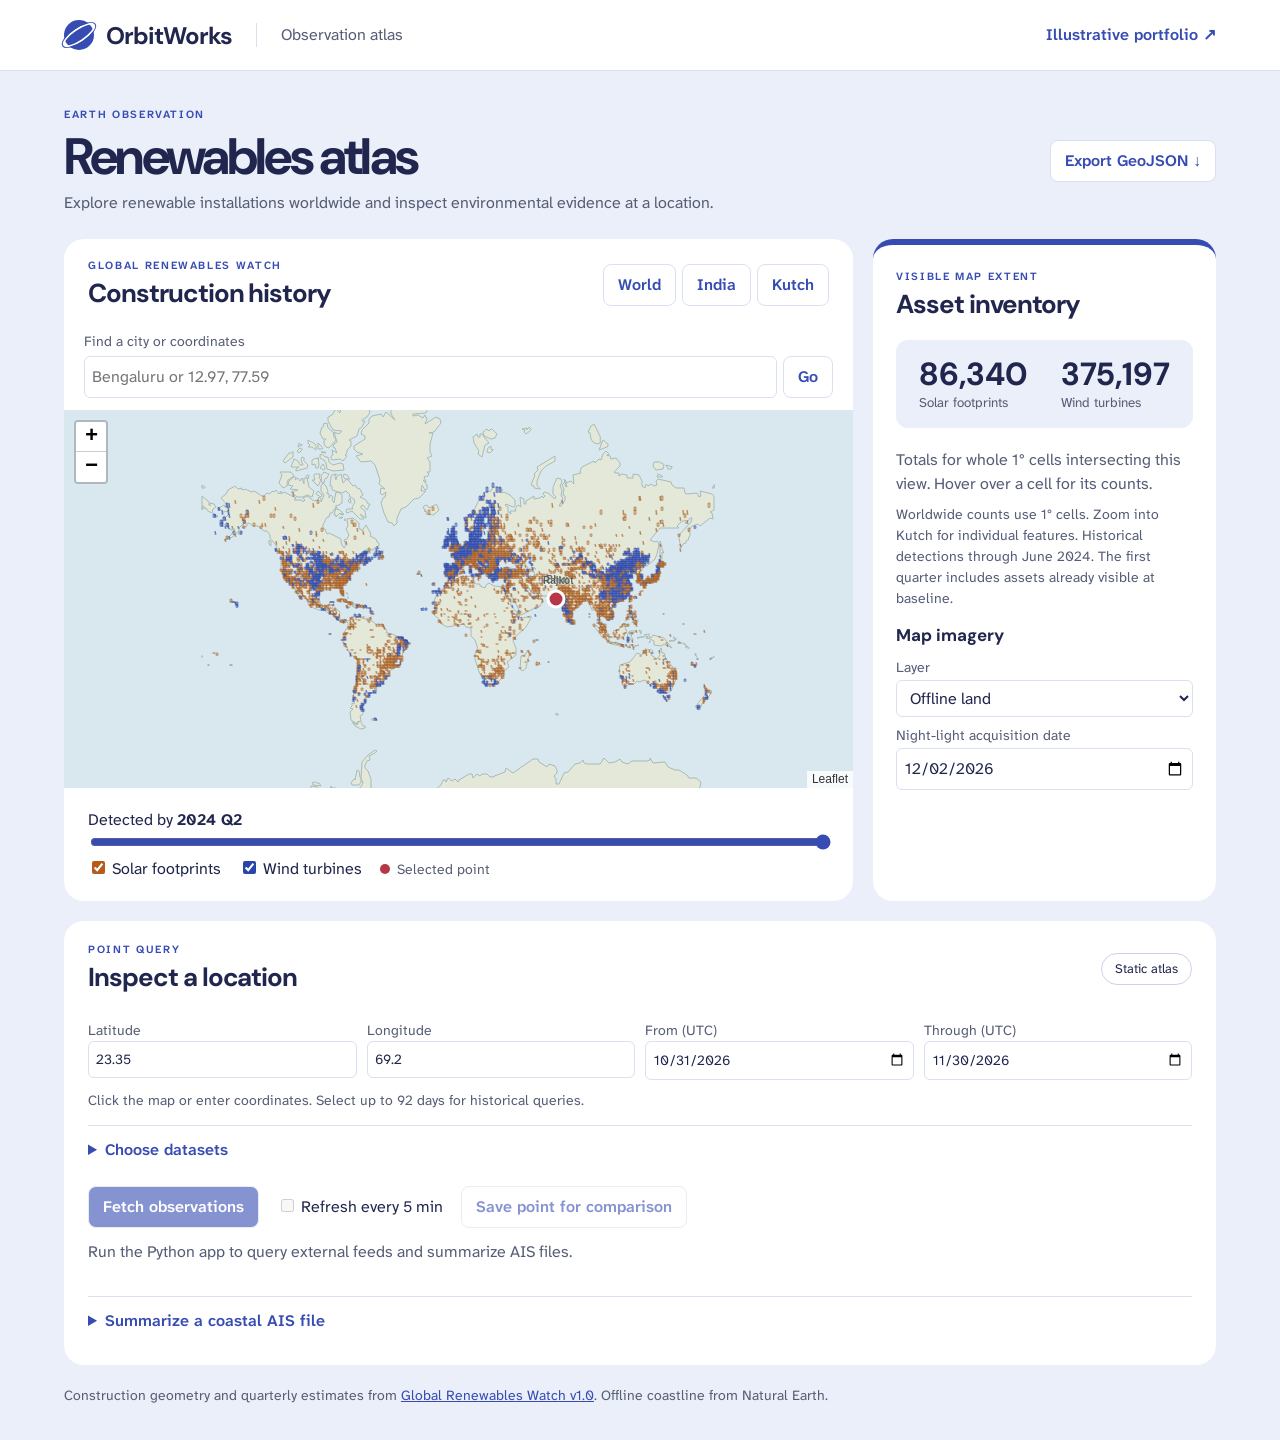
==== commit c171e528: "Open the atlas worldwide with searchable places and quarterly global inventory" ====
--- a/docs/index.html
+++ b/docs/index.html
@@ -24,8 +24,8 @@
           <p class="eyebrow">EARTH OBSERVATION</p>
           <h1>Renewables atlas</h1>
           <p>
-            Trace construction in Kutch and inspect environmental evidence at a
-            location.
+            Explore renewable installations worldwide and inspect environmental
+            evidence at a location.
           </p>
         </div>
         <button id="download" class="quiet" disabled>Export GeoJSON ↓</button>
@@ -37,8 +37,25 @@
               <p class="eyebrow">GLOBAL RENEWABLES WATCH</p>
               <h2>Construction history</h2>
             </div>
-            <button class="quiet" id="reset">Fit Kutch</button>
-          </div>
+            <div class="viewbuttons" aria-label="Map views">
+              <button class="quiet" id="world">World</button>
+              <button class="quiet" id="india">India</button>
+              <button class="quiet" id="reset">Kutch</button>
+            </div>
+          </div>
+          <form id="place-search" class="place-search">
+            <label for="place">Find a city or coordinates</label>
+            <div>
+              <input
+                id="place"
+                type="search"
+                required
+                placeholder="Bengaluru or 12.97, 77.59"
+              /><button class="quiet">Go</button>
+            </div>
+            <p role="status" id="place-status"></p>
+            <ul id="place-results"></ul>
+          </form>
           <div id="atlasmap" aria-label="Observation map"></div>
           <div class="timeline">
             <label for="quarter">Detected by <b id="period">2024 Q2</b></label
@@ -74,8 +91,9 @@
           </div>
           <p id="footprint"></p>
           <p class="caption">
-            Historical detections through June 2024. The first quarter includes
-            assets already visible at baseline.
+            Worldwide counts use 1° cells. Zoom into Kutch for individual
+            features. Historical detections through June 2024. The first quarter
+            includes assets already visible at baseline.
           </p>
           <h3>Map imagery</h3>
           <label for="basemap">Layer</label
@@ -130,7 +148,13 @@
           </p>
           <details>
             <summary>Choose datasets</summary>
-            <div class="toolbar"><button type="button" class="quiet" id="allfeeds">Select all datasets</button><button type="button" class="quiet" id="nofeeds">Clear selection</button></div>
+            <div class="toolbar">
+              <button type="button" class="quiet" id="allfeeds">
+                Select all datasets</button
+              ><button type="button" class="quiet" id="nofeeds">
+                Clear selection
+              </button>
+            </div>
             <div class="sourcechoices" id="choices"></div>
           </details>
           <div class="toolbar">
--- a/docs/atlas.css
+++ b/docs/atlas.css
@@ -220,3 +220,37 @@
   background: #b63847;
   margin-right: 7px;
 }
+
+.viewbuttons,
+.place-search div {
+  display: flex;
+  gap: 6px;
+  flex-wrap: wrap;
+}
+.maphead {
+  flex-wrap: wrap;
+}
+.place-search {
+  padding: 0 20px 12px;
+}
+.place-search label {
+  display: block;
+  font-size: 14px;
+  color: var(--sub);
+  margin-bottom: 4px;
+}
+.place-search input {
+  flex: 1;
+  min-width: 100px;
+}
+.place-search ul {
+  padding-left: 0;
+  list-style: none;
+  margin: 0;
+}
+.place-search li {
+  margin-top: 4px;
+}
+#place-status {
+  font-size: 14px;
+}
